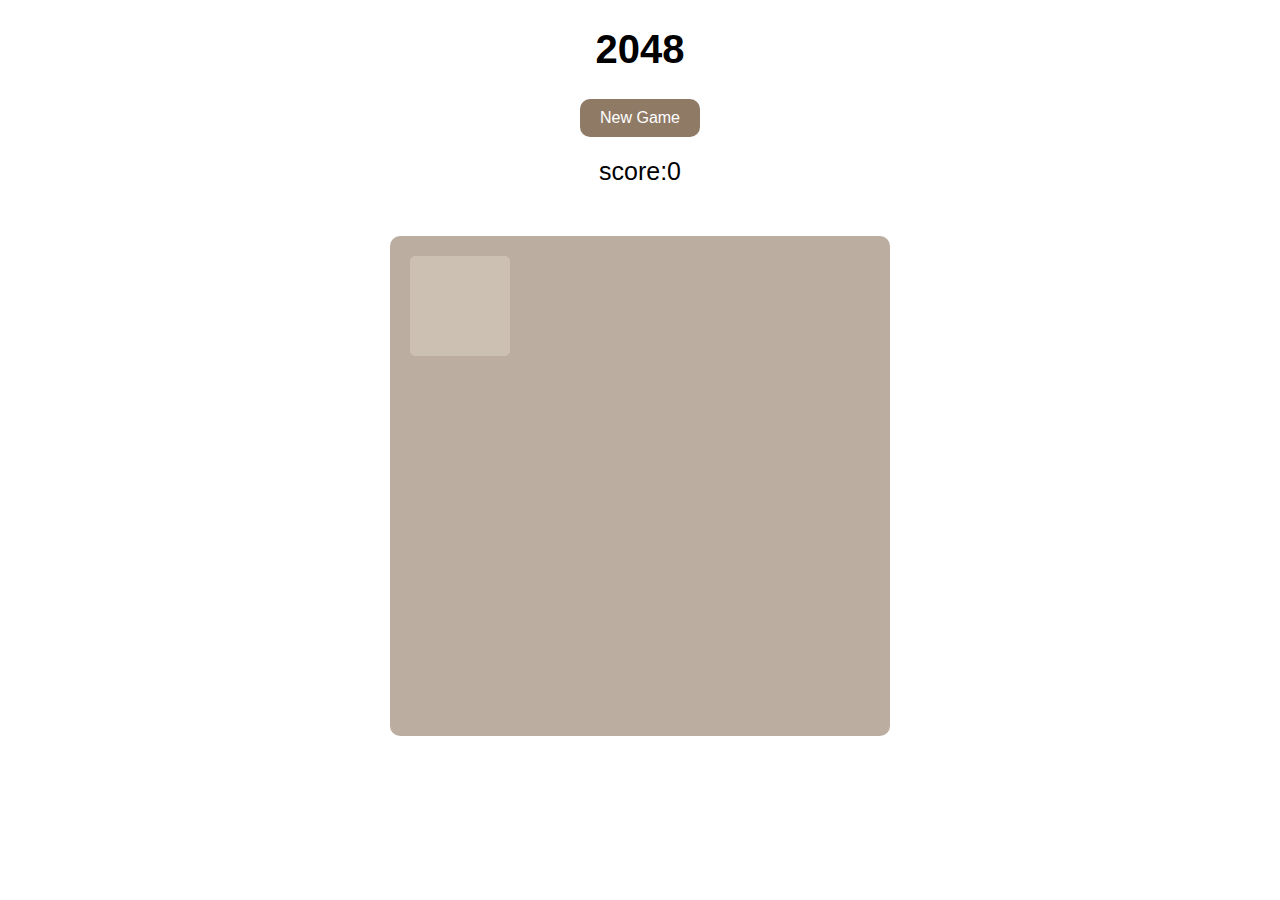
==== 2048/index.html @ fdf332c9 "跟着视频练习的代码" ====
<!DOCTYPE html>
<html lang="en">
<head>
	<meta charset="UTF-8">
	<title>2048</title>

	<meta name="viewport" content="width=device-width,height=device-height,initial-scale=1.0,minimum-scale=1.0,maximum-scale=1.0,user-scalable=no"/>

	<link rel="stylesheet" type="text/css" href="2048.css">

	<script type="text/javascript" src="http://libs.baidu.com/jquery/1.9.0/jquery.min.js"></script>

	<!--底层支撑的js-->
	<script type="text/javascript" src="support2048.js"></script>

	<!--动画效果相关的js-->
	<script type="text/javascript" src="showanimation2048.js"></script>

	<!--游戏的主逻辑的js-->
	<script type="text/javascript" src="main2048.js"></script>
</head>
<body>
	<header>
		<h1>2048</h1>
		<a href="javascript:newgame();" id="newgamebutton">New Game</a>
		<p>score:<span id="score">0</span></p>
	</header>

	<div id="grid-container">

		<div class="grid-cell" id="grid-cell-0-0"></div>
		<div class="grid-cell" id="grid-cell-0-1"></div>
		<div class="grid-cell" id="grid-cell-0-2"></div>
		<div class="grid-cell" id="grid-cell-0-3"></div>

		<div class="grid-cell" id="grid-cell-1-0"></div>
		<div class="grid-cell" id="grid-cell-1-1"></div>
		<div class="grid-cell" id="grid-cell-1-2"></div>
		<div class="grid-cell" id="grid-cell-1-3"></div>

		<div class="grid-cell" id="grid-cell-2-0"></div>
		<div class="grid-cell" id="grid-cell-2-1"></div>
		<div class="grid-cell" id="grid-cell-2-2"></div>
		<div class="grid-cell" id="grid-cell-2-3"></div>

		<div class="grid-cell" id="grid-cell-3-0"></div>
		<div class="grid-cell" id="grid-cell-3-1"></div>
		<div class="grid-cell" id="grid-cell-3-2"></div>
		<div class="grid-cell" id="grid-cell-3-3"></div>
	</div>
</body>
</html>
---- 2048/2048.css ----
header{
	display: block;
	margin:0 auto;
	width:100%;
	text-align: center;
}
header h1{
	font-family: Arial;
	font-size: 40px;
	font-weight: bold;
}
header #newgamebutton{
	display: block;
	margin:20px auto;

	width: 100px;
	padding:10px;
	background-color: #8f7a66;

	font-family: Arial;
	color: white;

	border-radius: 10px;

	text-decoration: none;
}
header #newgamebutton:hover{
	background-color: #9f8b77;
}
header p{
	font-family: Arial;
	font-size: 25px;
	margin:20px auto;
}

#grid-container{
	width: 460px;
	height: 460px;
	padding:20px;

	margin:50px auto;
	background-color: #bbada0;

	border-radius: 10px;
	position: relative;
}
.grid-cell{
	width: 100px;
	height: 100px;
	border-radius: 6px;
	background-color: #ccc0b3;

	position: absolute;
}
.number-cell{
	border-radius: 6px;

	font-family: Arial;
	font-weight: bold;
	font-size: 60px;
	line-height: 100px;
	text-align: center;

	position: absolute;
}
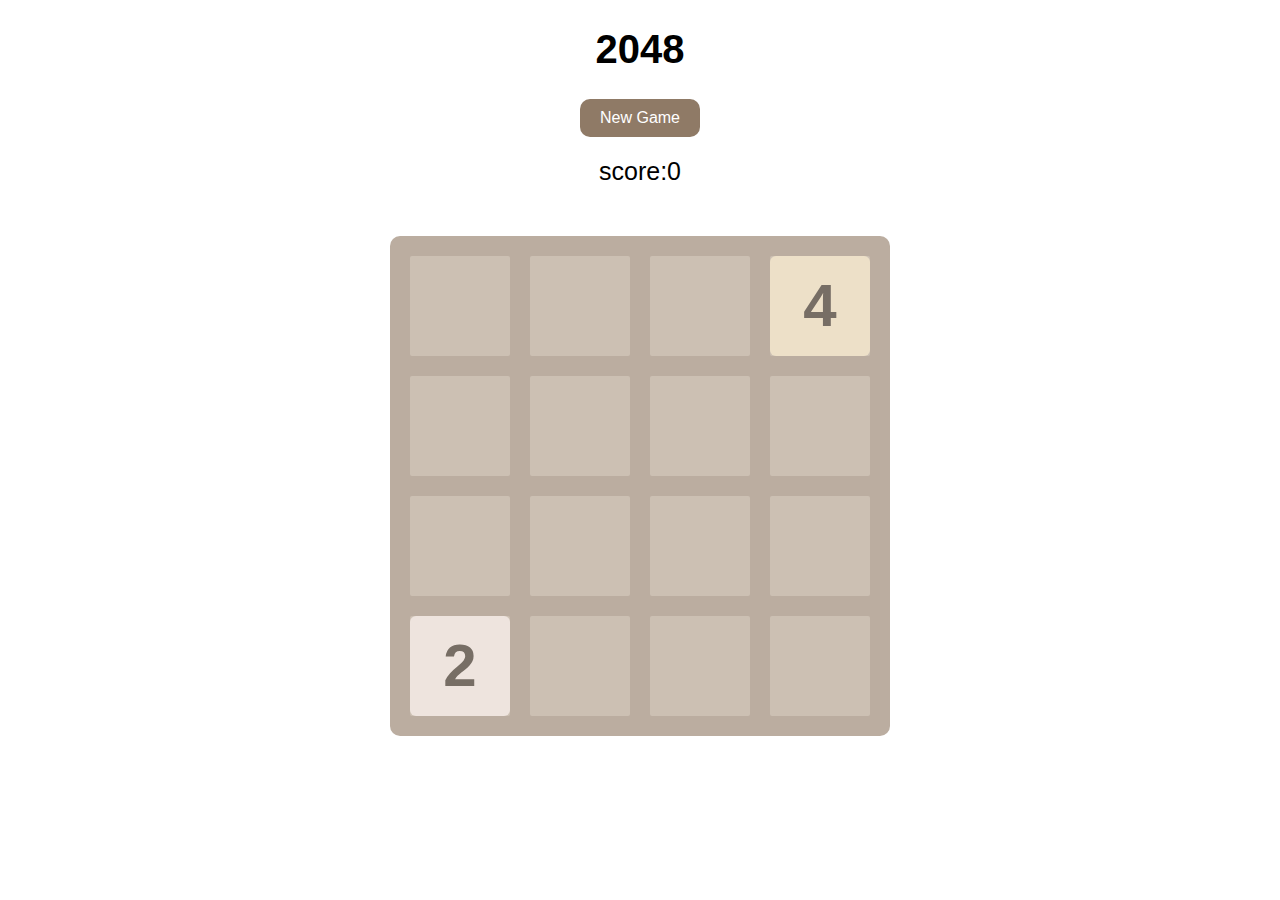
==== commit 3c666243: "将网上的库改为本地的库文件，还有2048字体大小的修改" ====
--- a/2048/index.html
+++ b/2048/index.html
@@ -8,7 +8,7 @@
 
 	<link rel="stylesheet" type="text/css" href="2048.css">
 
-	<script type="text/javascript" src="http://libs.baidu.com/jquery/1.9.0/jquery.min.js"></script>
+	<script type="text/javascript" src="jquery.js"></script>
 
 	<!--底层支撑的js-->
 	<script type="text/javascript" src="support2048.js"></script>
--- a/2048/2048.css
+++ b/2048/2048.css
@@ -57,7 +57,6 @@
 
 	font-family: Arial;
 	font-weight: bold;
-	font-size: 60px;
 	line-height: 100px;
 	text-align: center;
 
